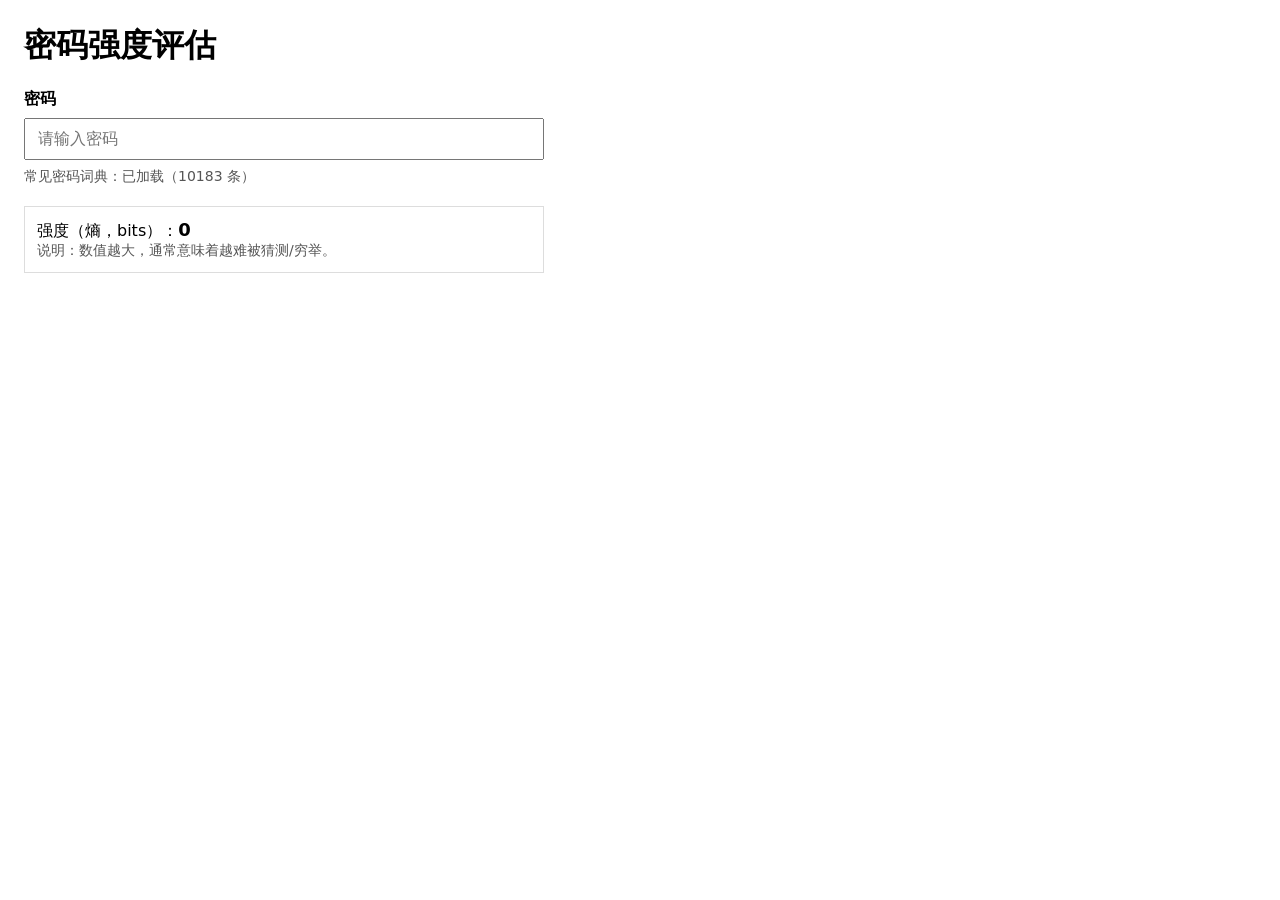
==== index.html @ 44661ad3 "20260427 initial build" ====
<!doctype html>
<html lang="zh-CN">
  <head>
    <meta charset="UTF-8" />
    <meta name="viewport" content="width=device-width, initial-scale=1.0" />
    <title>密码强度评估</title>
    <style>
      body { font-family: system-ui, -apple-system, Segoe UI, Roboto, Arial, "Noto Sans", "PingFang SC", "Microsoft YaHei", sans-serif; margin: 24px; }
      .row { display: flex; flex-direction: column; gap: 8px; max-width: 520px; }
      label { font-weight: 600; }
      input { font-size: 16px; padding: 10px 12px; }
      .meta { color: #555; font-size: 14px; }
      .out { margin-top: 12px; padding: 12px; border: 1px solid #ddd; }
      .out strong { font-size: 18px; }
    </style>
  </head>
  <body>
    <h1>密码强度评估</h1>

    <div class="row">
      <label for="password">密码</label>
      <input id="password" type="password" autocomplete="new-password" placeholder="请输入密码" />
      <div class="meta" id="dictStatus">常见密码词典：加载中…</div>

      <div class="out">
        <div>强度（熵，bits）：<strong id="entropyBits">0</strong></div>
        <div class="meta">说明：数值越大，通常意味着越难被猜测/穷举。</div>
      </div>
    </div>

    <script type="module" src="./app.js"></script>
  </body>
</html>
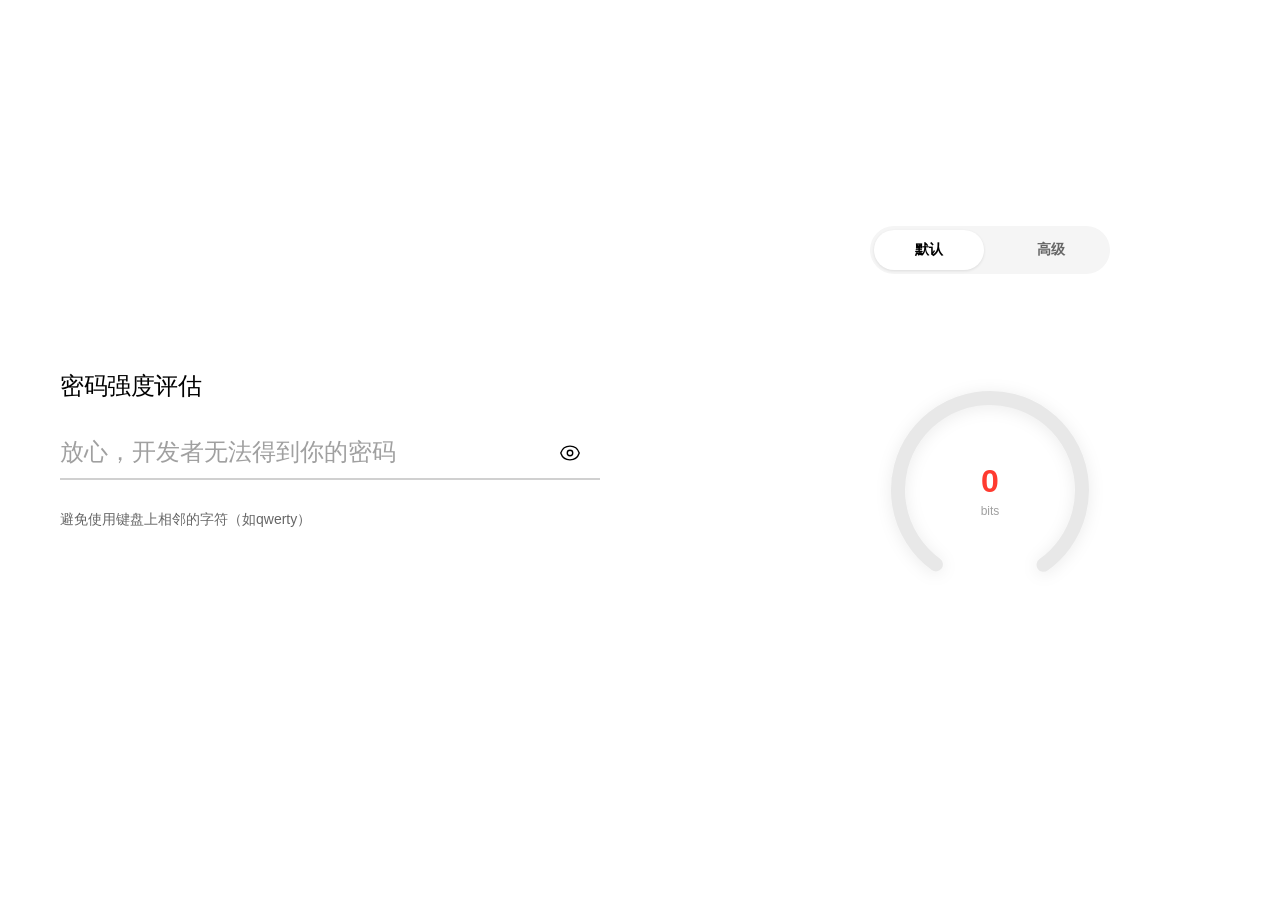
==== commit 3c051711: "20260427 basic features build Co-authored-by: Copilot <copilot@github.com>" ====
--- a/index.html
+++ b/index.html
@@ -4,27 +4,61 @@
     <meta charset="UTF-8" />
     <meta name="viewport" content="width=device-width, initial-scale=1.0" />
     <title>密码强度评估</title>
-    <style>
-      body { font-family: system-ui, -apple-system, Segoe UI, Roboto, Arial, "Noto Sans", "PingFang SC", "Microsoft YaHei", sans-serif; margin: 24px; }
-      .row { display: flex; flex-direction: column; gap: 8px; max-width: 520px; }
-      label { font-weight: 600; }
-      input { font-size: 16px; padding: 10px 12px; }
-      .meta { color: #555; font-size: 14px; }
-      .out { margin-top: 12px; padding: 12px; border: 1px solid #ddd; }
-      .out strong { font-size: 18px; }
-    </style>
+    <link rel="stylesheet" href="./app.css" />
   </head>
   <body>
-    <h1>密码强度评估</h1>
+    <div class="container">
+      <!-- 左侧面板 -->
+      <div class="left-panel">
+        <h1>密码强度评估</h1>
 
-    <div class="row">
-      <label for="password">密码</label>
-      <input id="password" type="password" autocomplete="new-password" placeholder="请输入密码" />
-      <div class="meta" id="dictStatus">常见密码词典：加载中…</div>
+        <div class="password-container">
+          <div class="password-wrapper">
+            <input
+              id="password"
+              type="password"
+              autocomplete="new-password"
+              placeholder="放心，所有计算均处于本地"
+            />
+            <span id="customCaret" class="custom-caret" aria-hidden="true">_</span>
+            <button class="eye-button" id="eyeButton" aria-label="显示密码">
+              <img src="./svg/visible.svg" alt="" class="eye-icon eye-open" />
+              <img src="./svg/invisible.svg" alt="" class="eye-icon eye-closed" />
+            </button>
+          </div>
+        </div>
 
-      <div class="out">
-        <div>强度（熵，bits）：<strong id="entropyBits">0</strong></div>
-        <div class="meta">说明：数值越大，通常意味着越难被猜测/穷举。</div>
+        <p class="suggestion" id="suggestion"></p>
+      </div>
+
+      <!-- 右侧面板 -->
+      <div class="right-panel">
+        <!-- 切换按钮 -->
+        <div class="mode-toggle">
+          <button class="mode-button active" data-mode="default">默认</button>
+          <button class="mode-button" data-mode="advanced">高级</button>
+        </div>
+
+        <!-- 进度环 -->
+        <div class="entropy-ring-container">
+          <div class="entropy-ring">
+            <svg viewBox="0 0 260 260">
+              <circle class="entropy-ring-background" cx="130" cy="130" r="92" />
+              <circle
+                class="entropy-ring-progress"
+                id="entropyProgress"
+                cx="130"
+                cy="130"
+                r="92"
+                stroke="#ff3b30"
+              />
+            </svg>
+            <div class="entropy-ring-label">
+              <div class="entropy-value" id="entropyValue">0</div>
+              <div class="entropy-unit">bits</div>
+            </div>
+          </div>
+        </div>
       </div>
     </div>
 
--- a/app.css
+++ b/app.css
@@ -0,0 +1,347 @@
+/* 全局样式 */
+* {
+  margin: 0;
+  padding: 0;
+  box-sizing: border-box;
+}
+
+body {
+  font-family: "Microsoft YaHei", -apple-system, BlinkMacSystemFont, "Segoe UI", "Roboto", sans-serif;
+  background-color: #ffffff;
+  color: #000000;
+  padding: 40px 60px;
+  height: 100vh;
+  display: flex;
+  align-items: center;
+  justify-content: center;
+}
+
+/* 主容器布局 */
+.container {
+  display: flex;
+  gap: 40px;
+  width: 100%;
+  height: 100%;
+  max-width: 100vw;
+}
+
+/* 左侧面板 */
+.left-panel {
+  flex: 0 0 50%;
+  display: flex;
+  flex-direction: column;
+  gap: 24px;
+  justify-content: center;
+  padding-right: 40px;
+}
+
+/* h1 标题 */
+h1 {
+  font-size: 24px;
+  font-weight: 400;
+  color: #000000;
+  letter-spacing: -0.5px;
+}
+
+/* 密码输入框容器 */
+.password-container {
+  display: flex;
+  align-items: center;
+  gap: 12px;
+  position: relative;
+}
+
+.password-wrapper {
+  flex: 1;
+  position: relative;
+  display: flex;
+  align-items: center;
+}
+
+#password {
+  width: 100%;
+  max-width: 100%;
+  font-size: 24px;
+  font-weight: 400;
+  padding: 12px 48px 12px 0;
+  /* padding-right: 48px; */
+  border: none;
+  border-bottom: 2px solid #d0d0d0;
+  background-color: #ffffff;
+  color: #000000;
+  transition: border-color 0.3s ease;
+  letter-spacing: 3px;
+  font-family: "Microsoft YaHei", sans-serif;
+}
+
+#password::placeholder {
+  color: #a0a0a0;
+  font-size: inherit;
+  font-weight: inherit;
+  letter-spacing: normal;
+  transition: opacity 0.3s ease;
+}
+
+#password:focus {
+  outline: none;
+  border-bottom-color: #000000;
+}
+
+#password:focus::placeholder {
+  opacity: 0;
+}
+
+/* 隐藏Edge浏览器原生密码可见性按钮 */
+#password::-ms-reveal {
+  display: none;
+}
+
+/* 隐藏Chrome/Edge的密码可见性图标 */
+#password::-webkit-reveal {
+  display: none;
+}
+
+/* 自定义光标闪烁 */
+#password {
+  caret-color: transparent;
+}
+
+@keyframes cursor-blink {
+  0%, 50% {
+    opacity: 1;
+  }
+  51%, 100% {
+    opacity: 0;
+  }
+}
+
+/* 眼睛按钮 */
+.eye-button {
+  position: absolute;
+  right: 12px;
+  background: none;
+  width: 36px;
+  height: 36px;
+  border: none;
+  cursor: pointer;
+  color: #a0a0a0;
+  transition: color 0.3s ease;
+  padding: 6px;
+  display: flex;
+  align-items: center;
+  justify-content: center;
+}
+
+.eye-icon {
+  width: 22px;
+  height: 22px;
+  position: absolute;
+  opacity: 0;
+  transform: scale(0.92);
+  transition: opacity 0.2s ease, transform 0.2s ease;
+}
+
+.eye-open {
+  opacity: 1;
+  transform: scale(1);
+}
+
+.eye-button.is-visible .eye-open {
+  opacity: 0;
+  transform: scale(0.92);
+}
+
+.eye-button.is-visible .eye-closed {
+  opacity: 1;
+  transform: scale(1);
+}
+
+.eye-button:hover {
+  color: #000000;
+}
+
+.custom-caret {
+  display: none;
+  position: absolute;
+  top: 50%;
+  left: 0;
+  transform: translateY(-50%);
+  opacity: 0;
+  color: #000000;
+  font-size: 24px;
+  font-weight: 400;
+  line-height: 1;
+  pointer-events: none;
+  animation: cursor-blink 1s infinite;
+}
+
+.password-wrapper.caret-visible .custom-caret {
+  opacity: 1;
+}
+
+/* 密码建议 */
+.suggestion {
+  font-size: 14px;
+  color: #666666;
+  line-height: 1.6;
+  min-height: 20px;
+  margin-top: 4px;
+}
+
+/* 右侧面板 */
+.right-panel {
+  flex: 0 0 50%;
+  display: flex;
+  flex-direction: column;
+  gap: 32px;
+  justify-content: center;
+  align-items: center;
+  padding-left: 40px;
+}
+
+/* 切换按钮组 */
+.mode-toggle {
+  display: flex;
+  gap: 12px;
+  background-color: #f5f5f5;
+  padding: 4px;
+  border-radius: 24px;
+  width: 100%;
+  max-width: 240px;
+}
+
+.mode-button {
+  flex: 1;
+  padding: 10px 16px;
+  height: 40px;
+  border: none;
+  background-color: transparent;
+  color: #666666;
+  font-size: 14px;
+  font-weight: 600;
+  cursor: pointer;
+  transition: all 0.3s ease;
+  border-radius: 20px;
+  font-family: "Microsoft YaHei", sans-serif;
+}
+
+.mode-button.active {
+  background-color: #ffffff;
+  color: #000000;
+  box-shadow: 0 1px 3px rgba(0, 0, 0, 0.1);
+}
+
+.mode-button:hover:not(.active) {
+  color: #000000;
+}
+
+/* 进度环容器 */
+.entropy-ring-container {
+  display: flex;
+  align-items: center;
+  justify-content: center;
+  flex: 1;
+  width: 100%;
+  max-height: 45%;
+}
+
+.entropy-ring {
+  position: relative;
+  width: 260px;
+  height: 260px;
+}
+
+.entropy-ring svg {
+  width: 100%;
+  height: 100%;
+  filter: drop-shadow(0 2px 8px rgba(0, 0, 0, 0.08));
+}
+
+.entropy-ring-background {
+  fill: none;
+  stroke: #e8e8e8;
+  stroke-width: 14;
+  stroke-linecap: round;
+  transform: rotate(126deg);
+  transform-origin: 130px 130px;
+}
+
+.entropy-ring-progress {
+  fill: none;
+  stroke: #ff3b30;
+  stroke-width: 14;
+  stroke-linecap: round;
+  transform: rotate(126deg);
+  transform-origin: 130px 130px;
+  transition: stroke 0.3s ease, stroke-dashoffset 0.3s ease;
+}
+
+.entropy-ring-label {
+  position: absolute;
+  top: 50%;
+  left: 50%;
+  transform: translate(-50%, -50%);
+  text-align: center;
+}
+
+.entropy-value {
+  font-size: 32px;
+  font-weight: 700;
+  color: #000000;
+}
+
+.entropy-unit {
+  font-size: 12px;
+  color: #a0a0a0;
+  margin-top: 4px;
+}
+
+/* 响应式设计 */
+@media (max-width: 768px) {
+  body {
+    padding: 24px 20px;
+    height: auto;
+  }
+
+  .container {
+    flex-direction: column;
+    gap: 40px;
+    height: auto;
+  }
+
+  .left-panel {
+    flex: 1;
+    padding-right: 0;
+  }
+
+  .right-panel {
+    flex: 1;
+    padding-left: 0;
+    gap: 24px;
+  }
+
+  .entropy-ring {
+    width: 200px;
+    height: 200px;
+  }
+
+  .entropy-value {
+    font-size: 28px;
+  }
+
+  h1 {
+    font-size: 20px;
+  }
+
+  #password {
+    font-size: 20px;
+  }
+
+  .custom-caret {
+    font-size: 20px;
+  }
+
+  .mode-toggle {
+    max-width: 200px;
+  }
+}
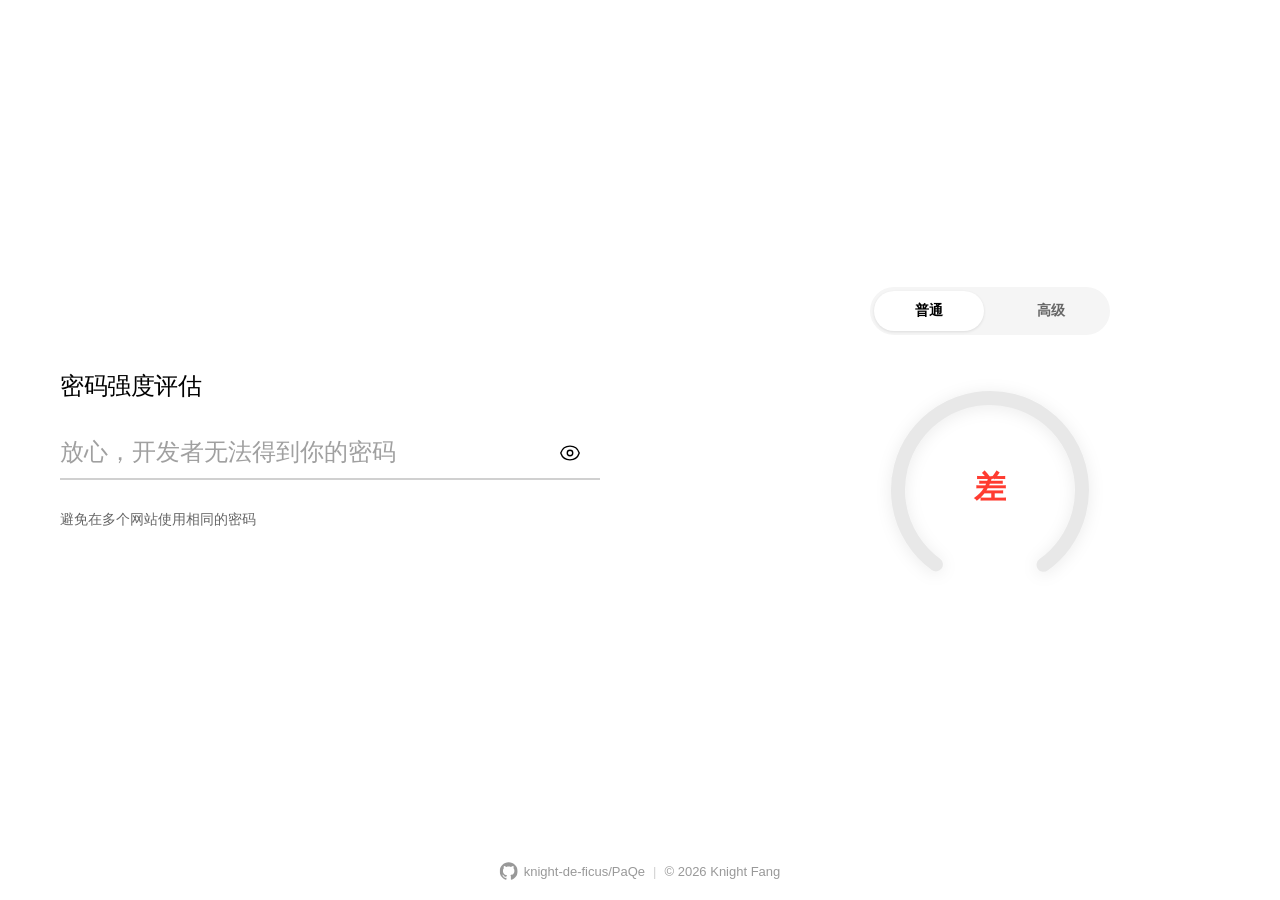
==== commit 99b193a3: "20260630 release build 1.0" ====
--- a/index.html
+++ b/index.html
@@ -35,7 +35,7 @@
       <div class="right-panel">
         <!-- 切换按钮 -->
         <div class="mode-toggle">
-          <button class="mode-button active" data-mode="default">默认</button>
+          <button class="mode-button active" data-mode="normal">普通</button>
           <button class="mode-button" data-mode="advanced">高级</button>
         </div>
 
@@ -53,15 +53,52 @@
                 stroke="#ff3b30"
               />
             </svg>
-            <div class="entropy-ring-label">
+            <div class="entropy-ring-label" id="entropyRingLabel">
               <div class="entropy-value" id="entropyValue">0</div>
-              <div class="entropy-unit">bits</div>
+              <div class="entropy-unit" id="entropyUnit">bits</div>
             </div>
+          </div>
+        </div>
+
+        <!-- 高级模式检测列表 -->
+        <div class="check-list" id="checkList">
+          <div class="check-item">
+            <span class="check-desc">包含大写字母</span>
+            <span class="check-icon" id="checkUpper">✗</span>
+          </div>
+          <div class="check-item">
+            <span class="check-desc">包含小写字母</span>
+            <span class="check-icon" id="checkLower">✗</span>
+          </div>
+          <div class="check-item">
+            <span class="check-desc">包含数字</span>
+            <span class="check-icon" id="checkDigit">✗</span>
+          </div>
+          <div class="check-item">
+            <span class="check-desc">包含特殊字符</span>
+            <span class="check-icon" id="checkSpecial">✗</span>
+          </div>
+          <div class="check-item">
+            <span class="check-desc">不含词典关键字</span>
+            <span class="check-icon" id="checkNoKeyword">✗</span>
+          </div>
+          <div class="check-item">
+            <span class="check-desc">非常见弱密码</span>
+            <span class="check-icon" id="checkNotWeak">✗</span>
           </div>
         </div>
       </div>
     </div>
 
+    <footer class="footer">
+      <a href="https://github.com/knight-de-ficus/PaQe" target="_blank" rel="noopener">
+        <svg role="img" viewBox="0 0 24 24" xmlns="http://www.w3.org/2000/svg"><title>GitHub</title><path d="M12 .297c-6.63 0-12 5.373-12 12 0 5.303 3.438 9.8 8.205 11.385.6.113.82-.258.82-.577 0-.285-.01-1.04-.015-2.04-3.338.724-4.042-1.61-4.042-1.61C4.422 18.07 3.633 17.7 3.633 17.7c-1.087-.744.084-.729.084-.729 1.205.084 1.838 1.236 1.838 1.236 1.07 1.835 2.809 1.305 3.495.998.108-.776.417-1.305.76-1.605-2.665-.3-5.466-1.332-5.466-5.93 0-1.31.465-2.38 1.235-3.22-.135-.303-.54-1.523.105-3.176 0 0 1.005-.322 3.3 1.23.96-.267 1.98-.399 3-.405 1.02.006 2.04.138 3 .405 2.28-1.552 3.285-1.23 3.285-1.23.645 1.653.24 2.873.12 3.176.765.84 1.23 1.91 1.23 3.22 0 4.61-2.805 5.625-5.475 5.92.42.36.81 1.096.81 2.22 0 1.606-.015 2.896-.015 3.286 0 .315.21.69.825.57C20.565 22.092 24 17.592 24 12.297c0-6.627-5.373-12-12-12"/></svg>
+        knight-de-ficus/PaQe
+      </a>
+      <span class="divider">|</span>
+      <span>© 2026 Knight Fang</span>
+    </footer>
+
     <script type="module" src="./app.js"></script>
   </body>
 </html>
--- a/app.css
+++ b/app.css
@@ -186,6 +186,43 @@
   line-height: 1.6;
   min-height: 20px;
   margin-top: 4px;
+  transition: opacity 0.18s ease;
+}
+
+/* 底部 */
+.footer {
+  position: fixed;
+  bottom: 20px;
+  left: 50%;
+  transform: translateX(-50%);
+  display: flex;
+  align-items: center;
+  gap: 8px;
+  font-size: 13px;
+  color: #999999;
+}
+
+.footer a {
+  display: flex;
+  align-items: center;
+  gap: 6px;
+  color: #999999;
+  text-decoration: none;
+  transition: color 0.2s ease;
+}
+
+.footer a:hover {
+  color: #333333;
+}
+
+.footer svg {
+  width: 18px;
+  height: 18px;
+  fill: currentColor;
+}
+
+.footer .divider {
+  color: #d0d0d0;
 }
 
 /* 右侧面板 */
@@ -242,7 +279,7 @@
   justify-content: center;
   flex: 1;
   width: 100%;
-  max-height: 45%;
+  max-height: 30%;
 }
 
 .entropy-ring {
@@ -296,6 +333,54 @@
   margin-top: 4px;
 }
 
+/* 高级模式检测列表 */
+.check-list {
+  display: none;
+  flex-direction: column;
+  gap: 10px;
+  width: 100%;
+  max-width: 320px;
+  padding: 0 20px;
+}
+
+.check-list.visible {
+  display: flex;
+}
+
+.check-item {
+  display: flex;
+  justify-content: space-between;
+  align-items: center;
+  padding: 8px 0;
+  border-bottom: 1px solid #f0f0f0;
+}
+
+.check-desc {
+  font-size: 14px;
+  color: #333333;
+}
+
+.check-icon {
+  font-size: 16px;
+  font-weight: 700;
+  width: 24px;
+  height: 24px;
+  display: flex;
+  align-items: center;
+  justify-content: center;
+  border-radius: 50%;
+}
+
+.check-icon.pass {
+  color: #34c759;
+  background-color: rgba(52, 199, 89, 0.1);
+}
+
+.check-icon.fail {
+  color: #ff3b30;
+  background-color: rgba(255, 59, 48, 0.1);
+}
+
 /* 响应式设计 */
 @media (max-width: 768px) {
   body {
@@ -312,6 +397,7 @@
   .left-panel {
     flex: 1;
     padding-right: 0;
+    margin: 100px 0;
   }
 
   .right-panel {
@@ -344,4 +430,13 @@
   .mode-toggle {
     max-width: 200px;
   }
-}
+
+  .footer {
+    flex-direction: column;
+    gap: 4px;
+  }
+
+  .footer .divider {
+    display: none;
+  }
+}
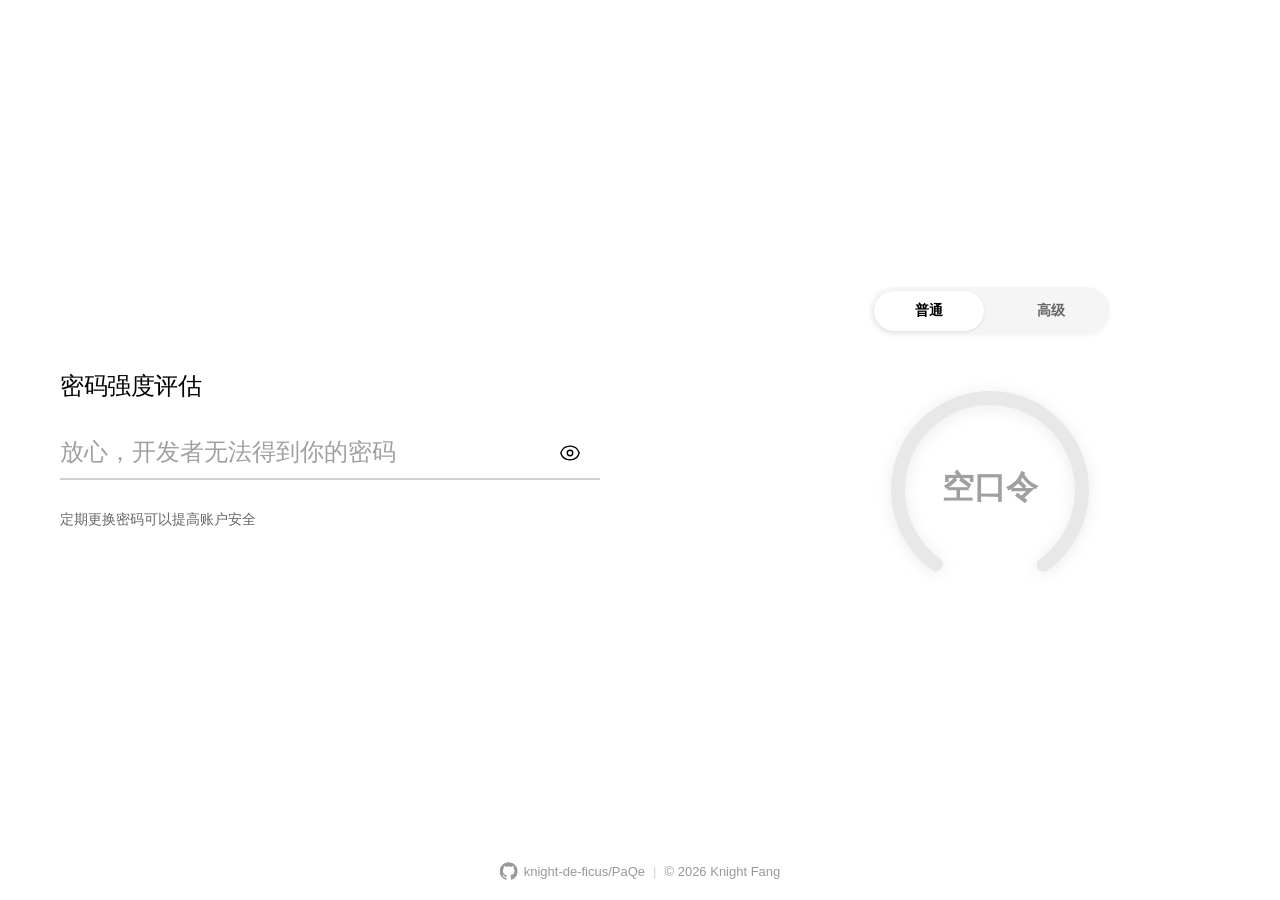
==== commit 460b3067: "20260630 release build 1.1" ====
--- a/index.html
+++ b/index.html
@@ -20,7 +20,7 @@
               autocomplete="new-password"
               placeholder="放心，所有计算均处于本地"
             />
-            <span id="customCaret" class="custom-caret" aria-hidden="true">_</span>
+            <span id="customCaret" class="custom-caret" aria-hidden="true"></span>
             <button class="eye-button" id="eyeButton" aria-label="显示密码">
               <img src="./svg/visible.svg" alt="" class="eye-icon eye-open" />
               <img src="./svg/invisible.svg" alt="" class="eye-icon eye-closed" />
@@ -50,7 +50,6 @@
                 cx="130"
                 cy="130"
                 r="92"
-                stroke="#ff3b30"
               />
             </svg>
             <div class="entropy-ring-label" id="entropyRingLabel">
--- a/app.css
+++ b/app.css
@@ -33,6 +33,8 @@
   gap: 24px;
   justify-content: center;
   padding-right: 40px;
+  opacity: 0;
+  transition: opacity 0.5s ease 0.3s;
 }
 
 /* h1 标题 */
@@ -101,18 +103,10 @@
   display: none;
 }
 
-/* 自定义光标闪烁 */
+/* 自定义光标样式 */
 #password {
-  caret-color: transparent;
-}
-
-@keyframes cursor-blink {
-  0%, 50% {
-    opacity: 1;
-  }
-  51%, 100% {
-    opacity: 0;
-  }
+  caret-color: #000000;
+  caret-shape: bar;
 }
 
 /* 眼睛按钮 */
@@ -160,25 +154,6 @@
   color: #000000;
 }
 
-.custom-caret {
-  display: none;
-  position: absolute;
-  top: 50%;
-  left: 0;
-  transform: translateY(-50%);
-  opacity: 0;
-  color: #000000;
-  font-size: 24px;
-  font-weight: 400;
-  line-height: 1;
-  pointer-events: none;
-  animation: cursor-blink 1s infinite;
-}
-
-.password-wrapper.caret-visible .custom-caret {
-  opacity: 1;
-}
-
 /* 密码建议 */
 .suggestion {
   font-size: 14px;
@@ -234,6 +209,14 @@
   justify-content: center;
   align-items: center;
   padding-left: 40px;
+  opacity: 0;
+  transition: opacity 0.5s ease 0.3s;
+}
+
+/* 加载完成后渐显 */
+.container.ready .left-panel,
+.container.ready .right-panel {
+  opacity: 1;
 }
 
 /* 切换按钮组 */
@@ -245,6 +228,7 @@
   border-radius: 24px;
   width: 100%;
   max-width: 240px;
+  box-shadow: 0 1px 4px rgba(0, 0, 0, 0.04);
 }
 
 .mode-button {
@@ -397,13 +381,14 @@
   .left-panel {
     flex: 1;
     padding-right: 0;
-    margin: 100px 0;
+    margin: 10vh 0;
   }
 
   .right-panel {
     flex: 1;
     padding-left: 0;
     gap: 24px;
+    margin: 0 0 20vh;
   }
 
   .entropy-ring {
